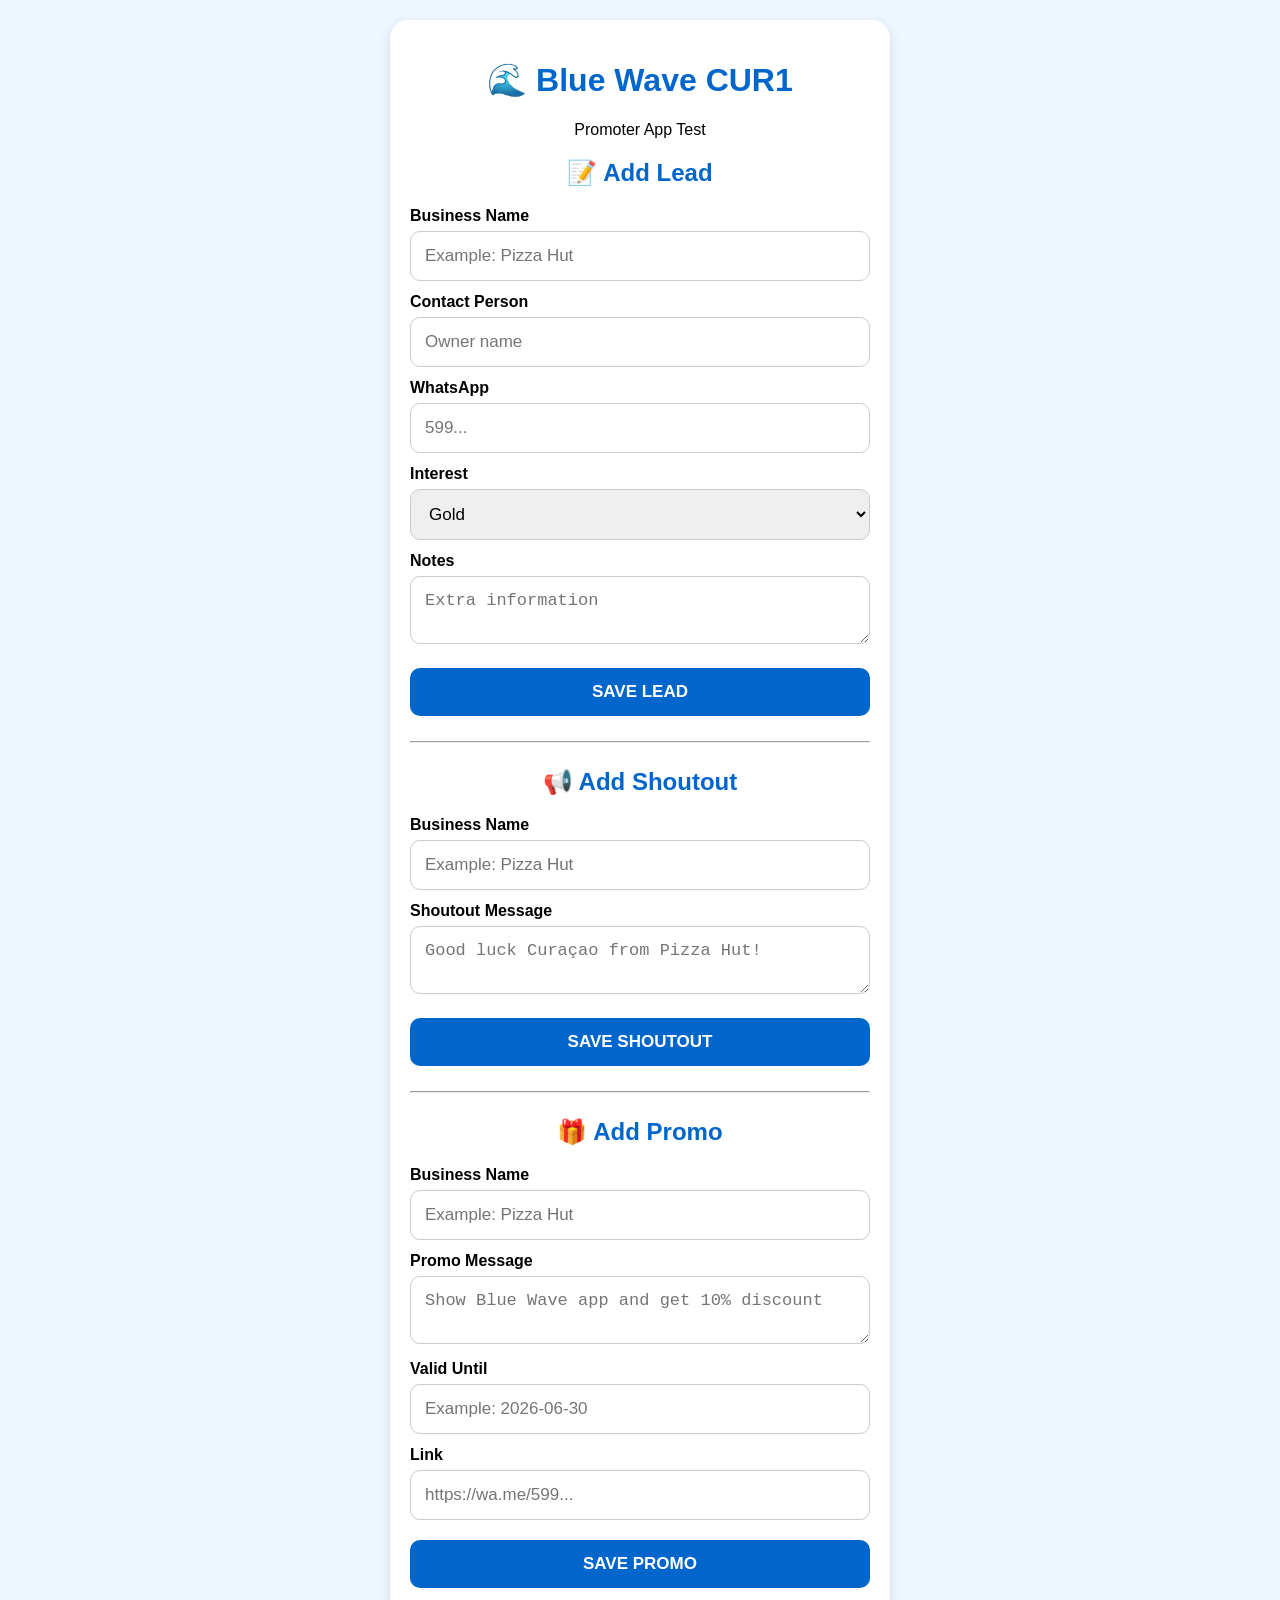
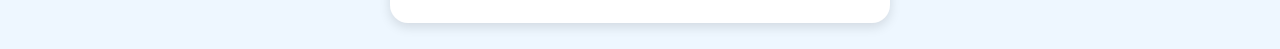
==== promoter.html @ 4f1f371f "Update promoter.html" ====
<!DOCTYPE html>
<html>
<head>
  <meta charset="UTF-8">
  <title>Blue Wave Promoter App</title>
  <meta name="viewport" content="width=device-width, initial-scale=1.0">

  <style>
    body {
      font-family: Arial, sans-serif;
      background: #eef7ff;
      padding: 20px;
      max-width: 500px;
      margin: auto;
    }

    .card {
      background: white;
      padding: 20px;
      border-radius: 18px;
      box-shadow: 0 4px 12px rgba(0,0,0,0.12);
    }

    h1, h2 {
      color: #0066cc;
      text-align: center;
    }

    label {
      font-weight: bold;
      margin-top: 12px;
      display: block;
    }

    input, select, textarea, button {
      width: 100%;
      padding: 14px;
      margin-top: 6px;
      font-size: 17px;
      border-radius: 10px;
      border: 1px solid #ccc;
      box-sizing: border-box;
    }

    button {
      background: #0066cc;
      color: white;
      font-weight: bold;
      margin-top: 20px;
      border: none;
    }

    #status, #shoutStatus, #promoStatus {
      margin-top: 15px;
      text-align: center;
      font-weight: bold;
    }

    hr {
      margin: 25px 0;
    }
  </style>
</head>

<body>

  <div class="card">
    <h1>🌊 Blue Wave CUR1</h1>
    <p style="text-align:center;">Promoter App Test</p>

    <h2>📝 Add Lead</h2>

    <label>Business Name</label>
    <input id="business" placeholder="Example: Pizza Hut">

    <label>Contact Person</label>
    <input id="contactPerson" placeholder="Owner name">

    <label>WhatsApp</label>
    <input id="whatsapp" placeholder="599...">

    <label>Interest</label>
    <select id="interest">
      <option>Gold</option>
      <option>Premium</option>
      <option>Shoutout</option>
    </select>

    <label>Notes</label>
    <textarea id="notes" placeholder="Extra information"></textarea>

    <button onclick="saveLead()">SAVE LEAD</button>

    <div id="status"></div>

    <hr>

    <h2>📢 Add Shoutout</h2>

    <label>Business Name</label>
    <input id="shoutBusiness" placeholder="Example: Pizza Hut">

    <label>Shoutout Message</label>
    <textarea id="shoutMessage" placeholder="Good luck Curaçao from Pizza Hut!"></textarea>

    <button onclick="saveShoutout()">SAVE SHOUTOUT</button>

    <div id="shoutStatus"></div>
<hr>

<h2>🎁 Add Promo</h2>

<label>Business Name</label>
<input id="promoBusiness" placeholder="Example: Pizza Hut">

<label>Promo Message</label>
<textarea id="promoMessage" placeholder="Show Blue Wave app and get 10% discount"></textarea>

<label>Valid Until</label>
<input id="promoValidUntil" placeholder="Example: 2026-06-30">

<label>Link</label>
<input id="promoLink" placeholder="https://wa.me/599...">

<button onclick="savePromo()">SAVE PROMO</button>

<div id="promoStatus"></div>
    
  </div>

<script>
const API_URL = "https://script.google.com/macros/s/AKfycbzuh9dMshkt95gn7BX4oXMKBttAvGN-lYPS_wX0QeQaV5Bt_m_GJ-xLqg9MbEkQpGwe/exec";

function getUnitId() {
  const params = new URLSearchParams(window.location.search);
  return params.get("unit") || "CUR1";
}

async function saveLead() {
  const status = document.getElementById("status");
  status.innerHTML = "Saving...";

  const data = {
    action: "addLead",
    unitId: getUnitId(),
    business: document.getElementById("business").value,
    contactPerson: document.getElementById("contactPerson").value,
    whatsapp: document.getElementById("whatsapp").value,
    interest: document.getElementById("interest").value,
    notes: document.getElementById("notes").value
  };

  try {
    await fetch(API_URL, {
      method: "POST",
      mode: "no-cors",
      headers: { "Content-Type": "application/json" },
      body: JSON.stringify(data)
    });

    status.innerHTML = "✅ Lead sent. Check LEADS sheet.";

    document.getElementById("business").value = "";
    document.getElementById("contactPerson").value = "";
    document.getElementById("whatsapp").value = "";
    document.getElementById("notes").value = "";

  } catch (error) {
    status.innerHTML = "❌ Error. Check connection.";
  }
}

async function saveShoutout() {
  const status = document.getElementById("shoutStatus");
  status.innerHTML = "Saving shoutout...";

  const data = {
    action: "addShoutout",
    unitId: getUnitId(),
    business: document.getElementById("shoutBusiness").value,
    message: document.getElementById("shoutMessage").value
  };
async function savePromo() {
  const status = document.getElementById("promoStatus");
  status.innerHTML = "Saving promo...";

  const data = {
    action: "addPromo",
    unitId: getUnitId(),
    sponsorName: document.getElementById("promoBusiness").value,
    message: document.getElementById("promoMessage").value,
    validUntil: document.getElementById("promoValidUntil").value,
    link: document.getElementById("promoLink").value
  };

  try {
    await fetch(API_URL, {
      method: "POST",
      mode: "no-cors",
      headers: { "Content-Type": "application/json" },
      body: JSON.stringify(data)
    });

    status.innerHTML = "✅ Promo sent. Check PROMOS sheet.";

    document.getElementById("promoBusiness").value = "";
    document.getElementById("promoMessage").value = "";
    document.getElementById("promoValidUntil").value = "";
    document.getElementById("promoLink").value = "";

  } catch (error) {
    status.innerHTML = "❌ Error. Check connection.";
  }
}
  try {
    await fetch(API_URL, {
      method: "POST",
      mode: "no-cors",
      headers: { "Content-Type": "application/json" },
      body: JSON.stringify(data)
    });

    status.innerHTML = "✅ Shoutout sent. Check SHOUTOUTS sheet.";

    document.getElementById("shoutBusiness").value = "";
    document.getElementById("shoutMessage").value = "";

  } catch (error) {
    status.innerHTML = "❌ Error. Check connection.";
  }
}
</script>

</body>
</html>
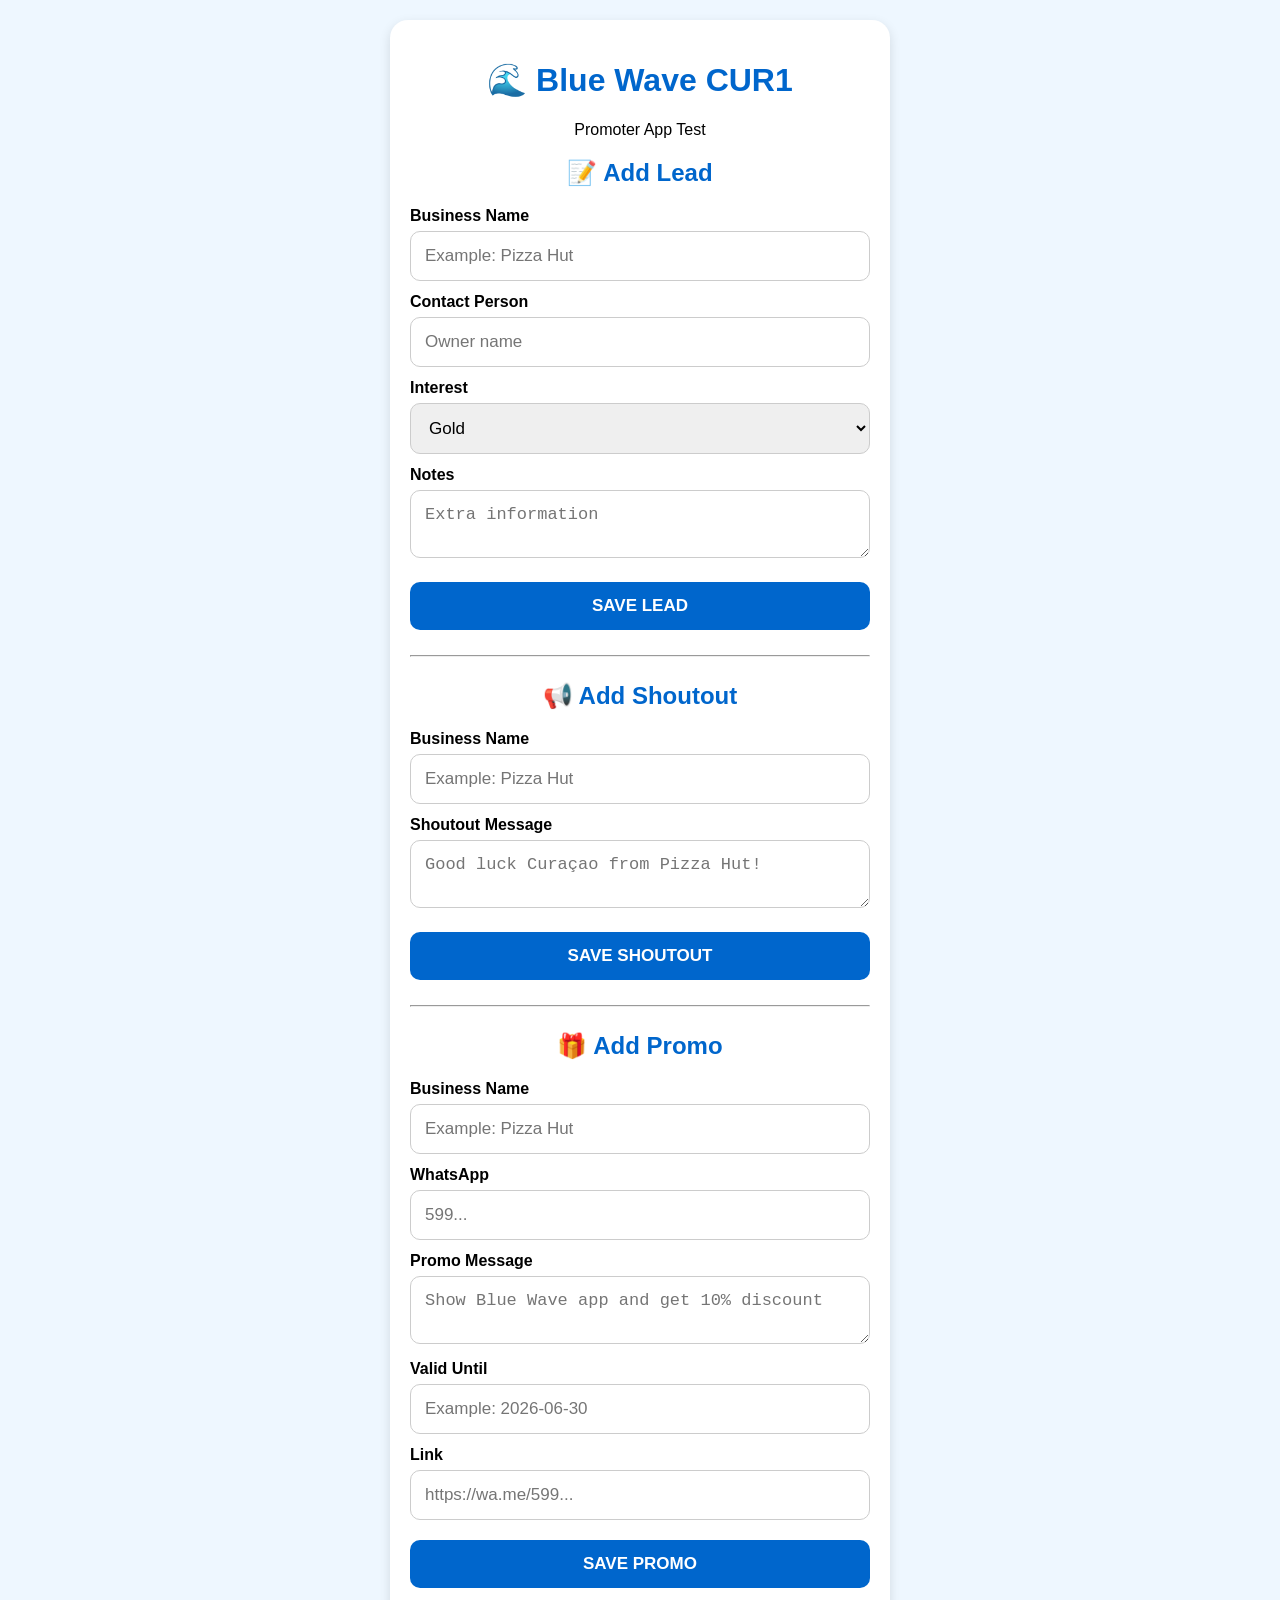
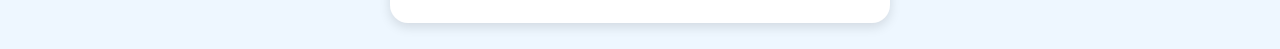
==== commit 97d27312: "Update promoter.html" ====
--- a/promoter.html
+++ b/promoter.html
@@ -2,7 +2,7 @@
 <html>
 <head>
   <meta charset="UTF-8">
-  <title>Blue Wave Promoter App</title>
+  <title>Blue Wave Shoutout Form</title>
   <meta name="viewport" content="width=device-width, initial-scale=1.0">
 
   <style>
@@ -76,8 +76,7 @@
     <label>Contact Person</label>
     <input id="contactPerson" placeholder="Owner name">
 
-    <label>WhatsApp</label>
-    <input id="whatsapp" placeholder="599...">
+
 
     <label>Interest</label>
     <select id="interest">
@@ -112,7 +111,8 @@
 
 <label>Business Name</label>
 <input id="promoBusiness" placeholder="Example: Pizza Hut">
-
+    <label>WhatsApp</label>
+    <input id="whatsapp" placeholder="599...">
 <label>Promo Message</label>
 <textarea id="promoMessage" placeholder="Show Blue Wave app and get 10% discount"></textarea>
 
@@ -188,9 +188,11 @@
     action: "addPromo",
     unitId: getUnitId(),
     sponsorName: document.getElementById("promoBusiness").value,
+    whatsapp: document.getElementById("promoWhatsapp").value,
     message: document.getElementById("promoMessage").value,
     validUntil: document.getElementById("promoValidUntil").value,
-    link: document.getElementById("promoLink").value
+    link: document.getElementById("promoLink").value,
+    promoType: "PROMOTER"
   };
 
   try {
@@ -204,6 +206,7 @@
     status.innerHTML = "✅ Promo sent. Check PROMOS sheet.";
 
     document.getElementById("promoBusiness").value = "";
+    document.getElementById("promoWhatsapp").value = "";
     document.getElementById("promoMessage").value = "";
     document.getElementById("promoValidUntil").value = "";
     document.getElementById("promoLink").value = "";
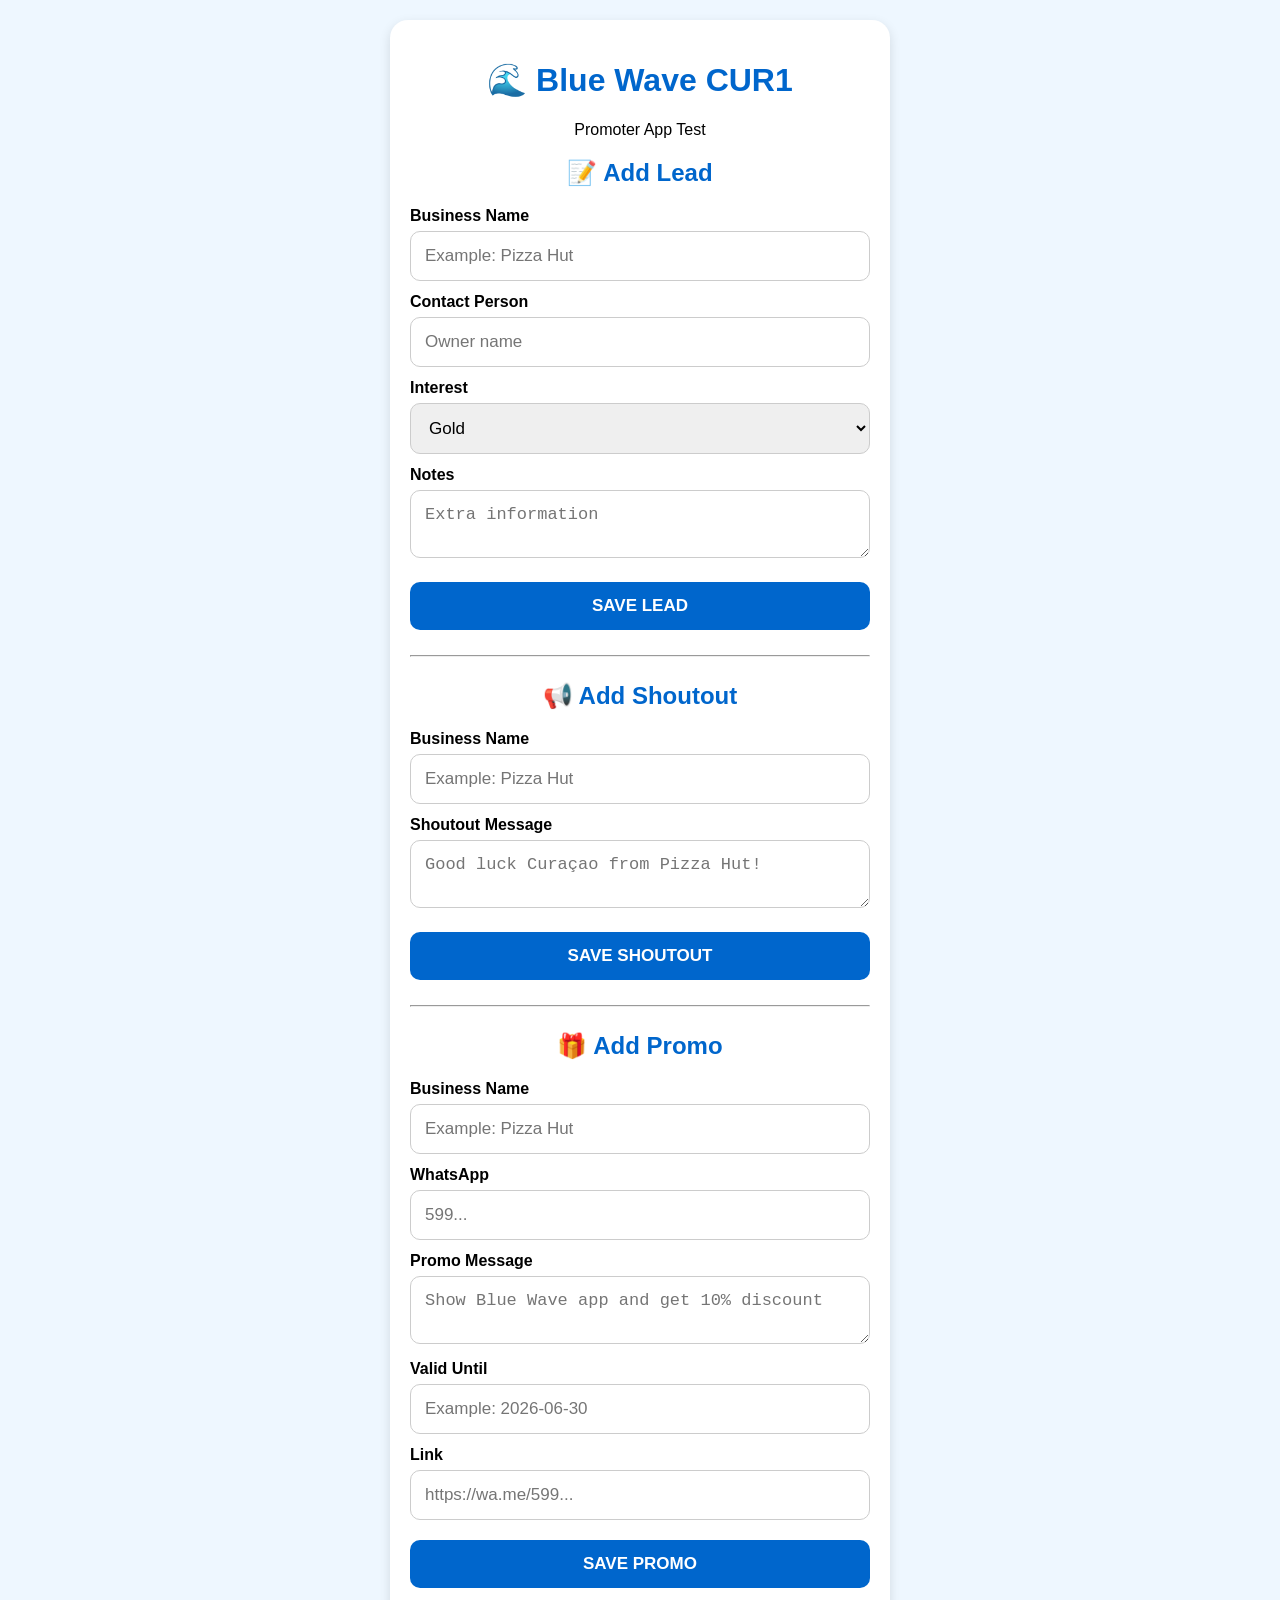
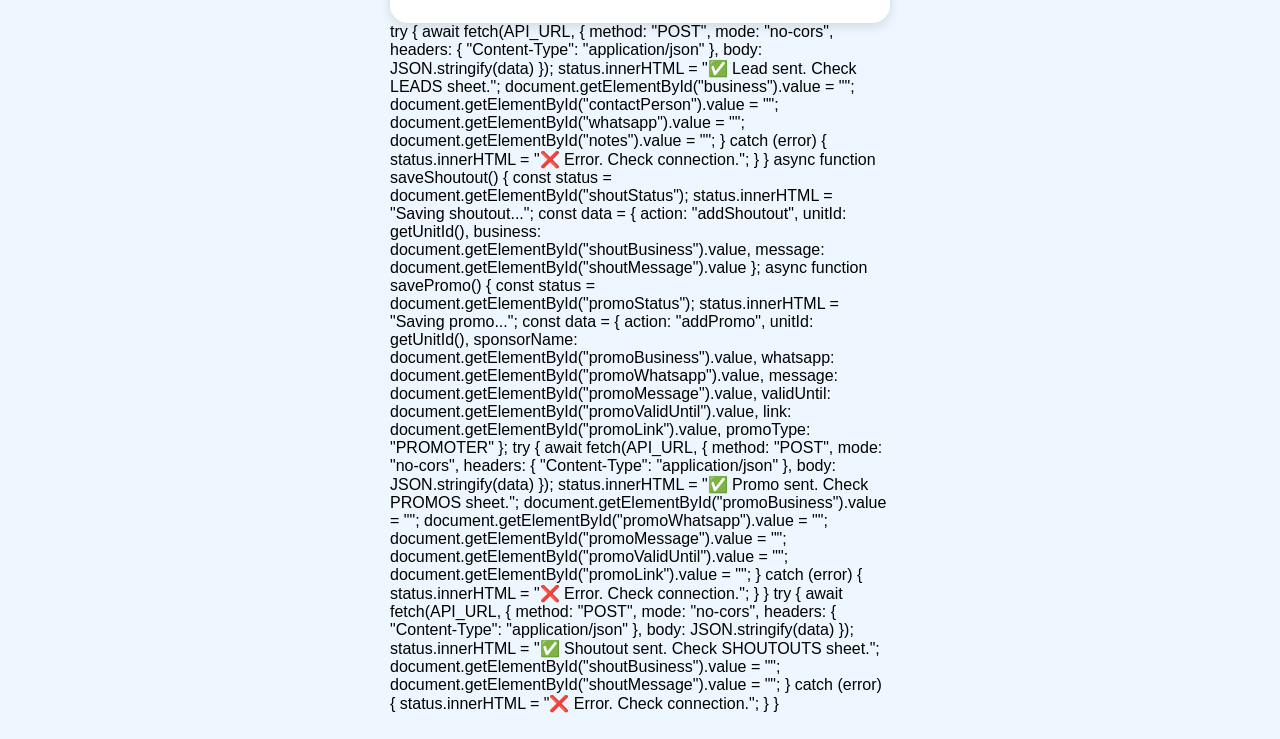
==== commit 1faecb4e: "Update promoter.html" ====
--- a/promoter.html
+++ b/promoter.html
@@ -112,7 +112,7 @@
 <label>Business Name</label>
 <input id="promoBusiness" placeholder="Example: Pizza Hut">
     <label>WhatsApp</label>
-    <input id="whatsapp" placeholder="599...">
+    <input id="promoWhatsapp" placeholder="599...">
 <label>Promo Message</label>
 <textarea id="promoMessage" placeholder="Show Blue Wave app and get 10% discount"></textarea>
 
@@ -150,24 +150,7 @@
     notes: document.getElementById("notes").value
   };
 
-  try {
-    await fetch(API_URL, {
-      method: "POST",
-      mode: "no-cors",
-      headers: { "Content-Type": "application/json" },
-      body: JSON.stringify(data)
-    });
-
-    status.innerHTML = "✅ Lead sent. Check LEADS sheet.";
-
-    document.getElementById("business").value = "";
-    document.getElementById("contactPerson").value = "";
-    document.getElementById("whatsapp").value = "";
-    document.getElementById("notes").value = "";
-
-  } catch (error) {
-    status.innerHTML = "❌ Error. Check connection.";
-  }
+  await sendData(data, status, "✅ Lead sent. Check LEADS sheet.");
 }
 
 async function saveShoutout() {
@@ -178,9 +161,16 @@
     action: "addShoutout",
     unitId: getUnitId(),
     business: document.getElementById("shoutBusiness").value,
-    message: document.getElementById("shoutMessage").value
-  };
+    whatsapp: document.getElementById("shoutWhatsapp") ? document.getElementById("shoutWhatsapp").value : "",
+    message: document.getElementById("shoutMessage").value,
+    type: "PROMOTER"
+  };
+
+  await sendData(data, status, "✅ Shoutout sent. Check SHOUTOUTS sheet.");
+}
+
 async function savePromo() {
+alert("Promo button clicked");
   const status = document.getElementById("promoStatus");
   status.innerHTML = "Saving promo...";
 
@@ -195,6 +185,71 @@
     promoType: "PROMOTER"
   };
 
+  await sendData(data, status, "✅ Promo sent. Check PROMOS sheet.");
+}
+
+async function sendData(data, statusElement, successMessage) {
+  try {
+    await fetch(API_URL, {
+      method: "POST",
+      mode: "no-cors",
+      headers: { "Content-Type": "application/json" },
+      body: JSON.stringify(data)
+    });
+
+    statusElement.innerHTML = successMessage;
+
+  } catch (error) {
+    statusElement.innerHTML = "❌ Error. Check connection.";
+  }
+}
+</script>
+
+  try {
+    await fetch(API_URL, {
+      method: "POST",
+      mode: "no-cors",
+      headers: { "Content-Type": "application/json" },
+      body: JSON.stringify(data)
+    });
+
+    status.innerHTML = "✅ Lead sent. Check LEADS sheet.";
+
+    document.getElementById("business").value = "";
+    document.getElementById("contactPerson").value = "";
+    document.getElementById("whatsapp").value = "";
+    document.getElementById("notes").value = "";
+
+  } catch (error) {
+    status.innerHTML = "❌ Error. Check connection.";
+  }
+}
+
+async function saveShoutout() {
+  const status = document.getElementById("shoutStatus");
+  status.innerHTML = "Saving shoutout...";
+
+  const data = {
+    action: "addShoutout",
+    unitId: getUnitId(),
+    business: document.getElementById("shoutBusiness").value,
+    message: document.getElementById("shoutMessage").value
+  };
+async function savePromo() {
+  const status = document.getElementById("promoStatus");
+  status.innerHTML = "Saving promo...";
+
+  const data = {
+    action: "addPromo",
+    unitId: getUnitId(),
+    sponsorName: document.getElementById("promoBusiness").value,
+    whatsapp: document.getElementById("promoWhatsapp").value,
+    message: document.getElementById("promoMessage").value,
+    validUntil: document.getElementById("promoValidUntil").value,
+    link: document.getElementById("promoLink").value,
+    promoType: "PROMOTER"
+  };
+
   try {
     await fetch(API_URL, {
       method: "POST",
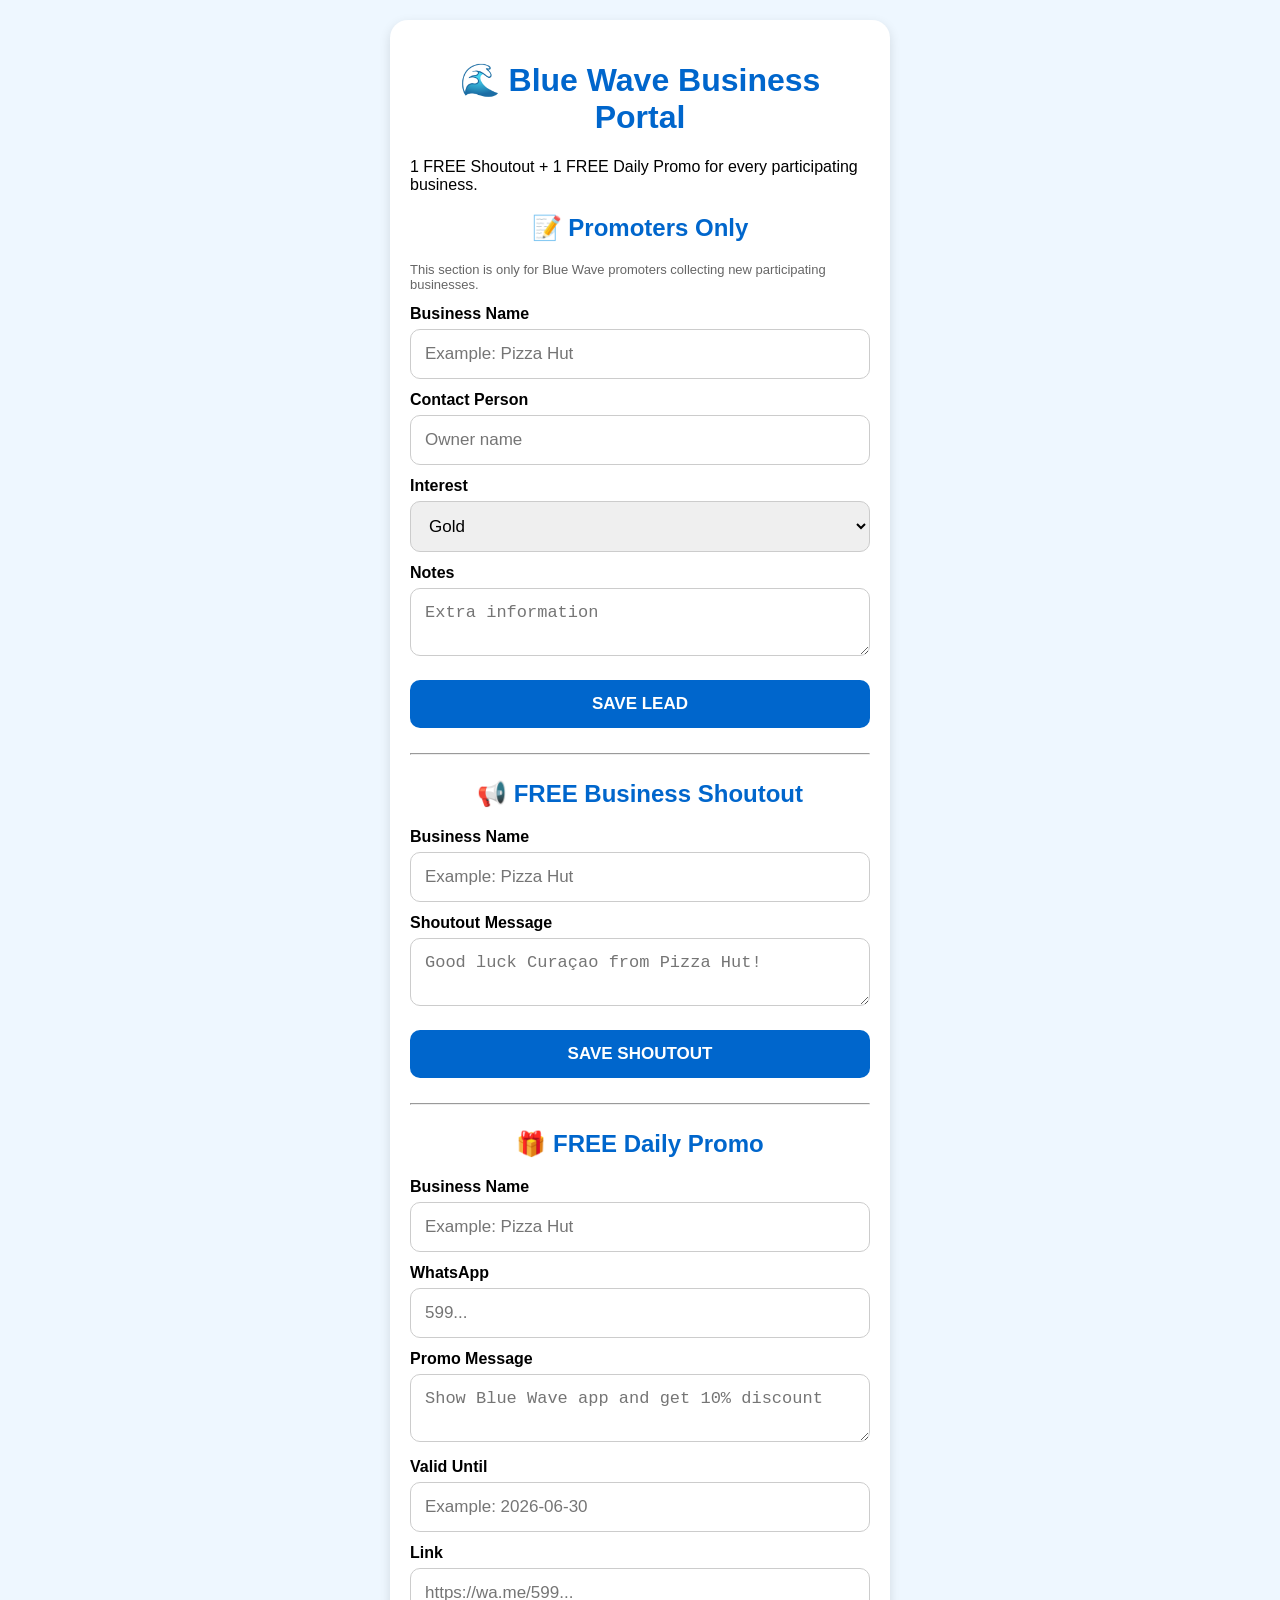
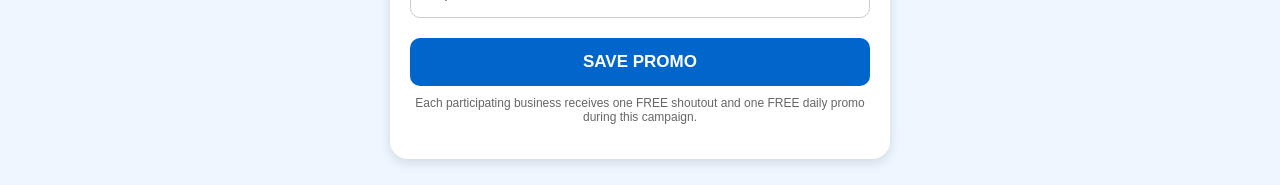
==== commit cd5261d1: "Update promoter.html" ====
--- a/promoter.html
+++ b/promoter.html
@@ -65,11 +65,13 @@
 <body>
 
   <div class="card">
-    <h1>🌊 Blue Wave CUR1</h1>
-    <p style="text-align:center;">Promoter App Test</p>
-
-    <h2>📝 Add Lead</h2>
-
+    <h1>🌊 Blue Wave Business Portal</h1>
+<p>1 FREE Shoutout + 1 FREE Daily Promo for every participating business.</p>
+
+   <h2>📝 Promoters Only</h2>
+<p style="font-size:13px;color:#666;">
+This section is only for Blue Wave promoters collecting new participating businesses.
+</p>
     <label>Business Name</label>
     <input id="business" placeholder="Example: Pizza Hut">
 
@@ -94,7 +96,7 @@
 
     <hr>
 
-    <h2>📢 Add Shoutout</h2>
+    <h2>📢 FREE Business Shoutout</h2>
 
     <label>Business Name</label>
     <input id="shoutBusiness" placeholder="Example: Pizza Hut">
@@ -107,7 +109,7 @@
     <div id="shoutStatus"></div>
 <hr>
 
-<h2>🎁 Add Promo</h2>
+<h2>🎁 FREE Daily Promo</h2>
 
 <label>Business Name</label>
 <input id="promoBusiness" placeholder="Example: Pizza Hut">
@@ -123,11 +125,12 @@
 <input id="promoLink" placeholder="https://wa.me/599...">
 
 <button onclick="savePromo()">SAVE PROMO</button>
-
+<p style="font-size:12px;color:#666;text-align:center;margin-top:10px;">
+Each participating business receives one FREE shoutout and one FREE daily promo during this campaign.
+</p>
 <div id="promoStatus"></div>
     
   </div>
-
 <script>
 const API_URL = "https://script.google.com/macros/s/AKfycbzuh9dMshkt95gn7BX4oXMKBttAvGN-lYPS_wX0QeQaV5Bt_m_GJ-xLqg9MbEkQpGwe/exec";
 
@@ -136,10 +139,25 @@
   return params.get("unit") || "CUR1";
 }
 
+async function postToSheet(data, statusId, successText) {
+  const status = document.getElementById(statusId);
+  status.innerHTML = "Saving...";
+
+  try {
+    await fetch(API_URL, {
+      method: "POST",
+      mode: "no-cors",
+      headers: { "Content-Type": "application/json" },
+      body: JSON.stringify(data)
+    });
+
+    status.innerHTML = successText;
+  } catch (error) {
+    status.innerHTML = "❌ Error. Check connection.";
+  }
+}
+
 async function saveLead() {
-  const status = document.getElementById("status");
-  status.innerHTML = "Saving...";
-
   const data = {
     action: "addLead",
     unitId: getUnitId(),
@@ -150,13 +168,10 @@
     notes: document.getElementById("notes").value
   };
 
-  await sendData(data, status, "✅ Lead sent. Check LEADS sheet.");
+  await postToSheet(data, "status", "✅ Lead sent. Check LEADS sheet.");
 }
 
 async function saveShoutout() {
-  const status = document.getElementById("shoutStatus");
-  status.innerHTML = "Saving shoutout...";
-
   const data = {
     action: "addShoutout",
     unitId: getUnitId(),
@@ -166,14 +181,10 @@
     type: "PROMOTER"
   };
 
-  await sendData(data, status, "✅ Shoutout sent. Check SHOUTOUTS sheet.");
+  await postToSheet(data, "shoutStatus", "✅ Shoutout sent. Check SHOUTOUTS sheet.");
 }
 
 async function savePromo() {
-alert("Promo button clicked");
-  const status = document.getElementById("promoStatus");
-  status.innerHTML = "Saving promo...";
-
   const data = {
     action: "addPromo",
     unitId: getUnitId(),
@@ -185,109 +196,16 @@
     promoType: "PROMOTER"
   };
 
-  await sendData(data, status, "✅ Promo sent. Check PROMOS sheet.");
-}
-
-async function sendData(data, statusElement, successMessage) {
-  try {
-    await fetch(API_URL, {
-      method: "POST",
-      mode: "no-cors",
-      headers: { "Content-Type": "application/json" },
-      body: JSON.stringify(data)
-    });
-
-    statusElement.innerHTML = successMessage;
-
-  } catch (error) {
-    statusElement.innerHTML = "❌ Error. Check connection.";
-  }
+  await postToSheet(data, "promoStatus", "✅ Promo sent. Check PROMOS sheet.");
 }
 </script>
 
-  try {
-    await fetch(API_URL, {
-      method: "POST",
-      mode: "no-cors",
-      headers: { "Content-Type": "application/json" },
-      body: JSON.stringify(data)
-    });
-
-    status.innerHTML = "✅ Lead sent. Check LEADS sheet.";
-
-    document.getElementById("business").value = "";
-    document.getElementById("contactPerson").value = "";
-    document.getElementById("whatsapp").value = "";
-    document.getElementById("notes").value = "";
-
-  } catch (error) {
-    status.innerHTML = "❌ Error. Check connection.";
-  }
-}
-
-async function saveShoutout() {
-  const status = document.getElementById("shoutStatus");
-  status.innerHTML = "Saving shoutout...";
-
-  const data = {
-    action: "addShoutout",
-    unitId: getUnitId(),
-    business: document.getElementById("shoutBusiness").value,
-    message: document.getElementById("shoutMessage").value
-  };
-async function savePromo() {
-  const status = document.getElementById("promoStatus");
-  status.innerHTML = "Saving promo...";
-
-  const data = {
-    action: "addPromo",
-    unitId: getUnitId(),
-    sponsorName: document.getElementById("promoBusiness").value,
-    whatsapp: document.getElementById("promoWhatsapp").value,
-    message: document.getElementById("promoMessage").value,
-    validUntil: document.getElementById("promoValidUntil").value,
-    link: document.getElementById("promoLink").value,
-    promoType: "PROMOTER"
-  };
-
-  try {
-    await fetch(API_URL, {
-      method: "POST",
-      mode: "no-cors",
-      headers: { "Content-Type": "application/json" },
-      body: JSON.stringify(data)
-    });
-
-    status.innerHTML = "✅ Promo sent. Check PROMOS sheet.";
-
-    document.getElementById("promoBusiness").value = "";
-    document.getElementById("promoWhatsapp").value = "";
-    document.getElementById("promoMessage").value = "";
-    document.getElementById("promoValidUntil").value = "";
-    document.getElementById("promoLink").value = "";
-
-  } catch (error) {
-    status.innerHTML = "❌ Error. Check connection.";
-  }
-}
-  try {
-    await fetch(API_URL, {
-      method: "POST",
-      mode: "no-cors",
-      headers: { "Content-Type": "application/json" },
-      body: JSON.stringify(data)
-    });
-
-    status.innerHTML = "✅ Shoutout sent. Check SHOUTOUTS sheet.";
-
-    document.getElementById("shoutBusiness").value = "";
-    document.getElementById("shoutMessage").value = "";
-
-  } catch (error) {
-    status.innerHTML = "❌ Error. Check connection.";
-  }
-}
-</script>
-
-</body>
-</html>
+
+
+
+
+
+
+
+
+  
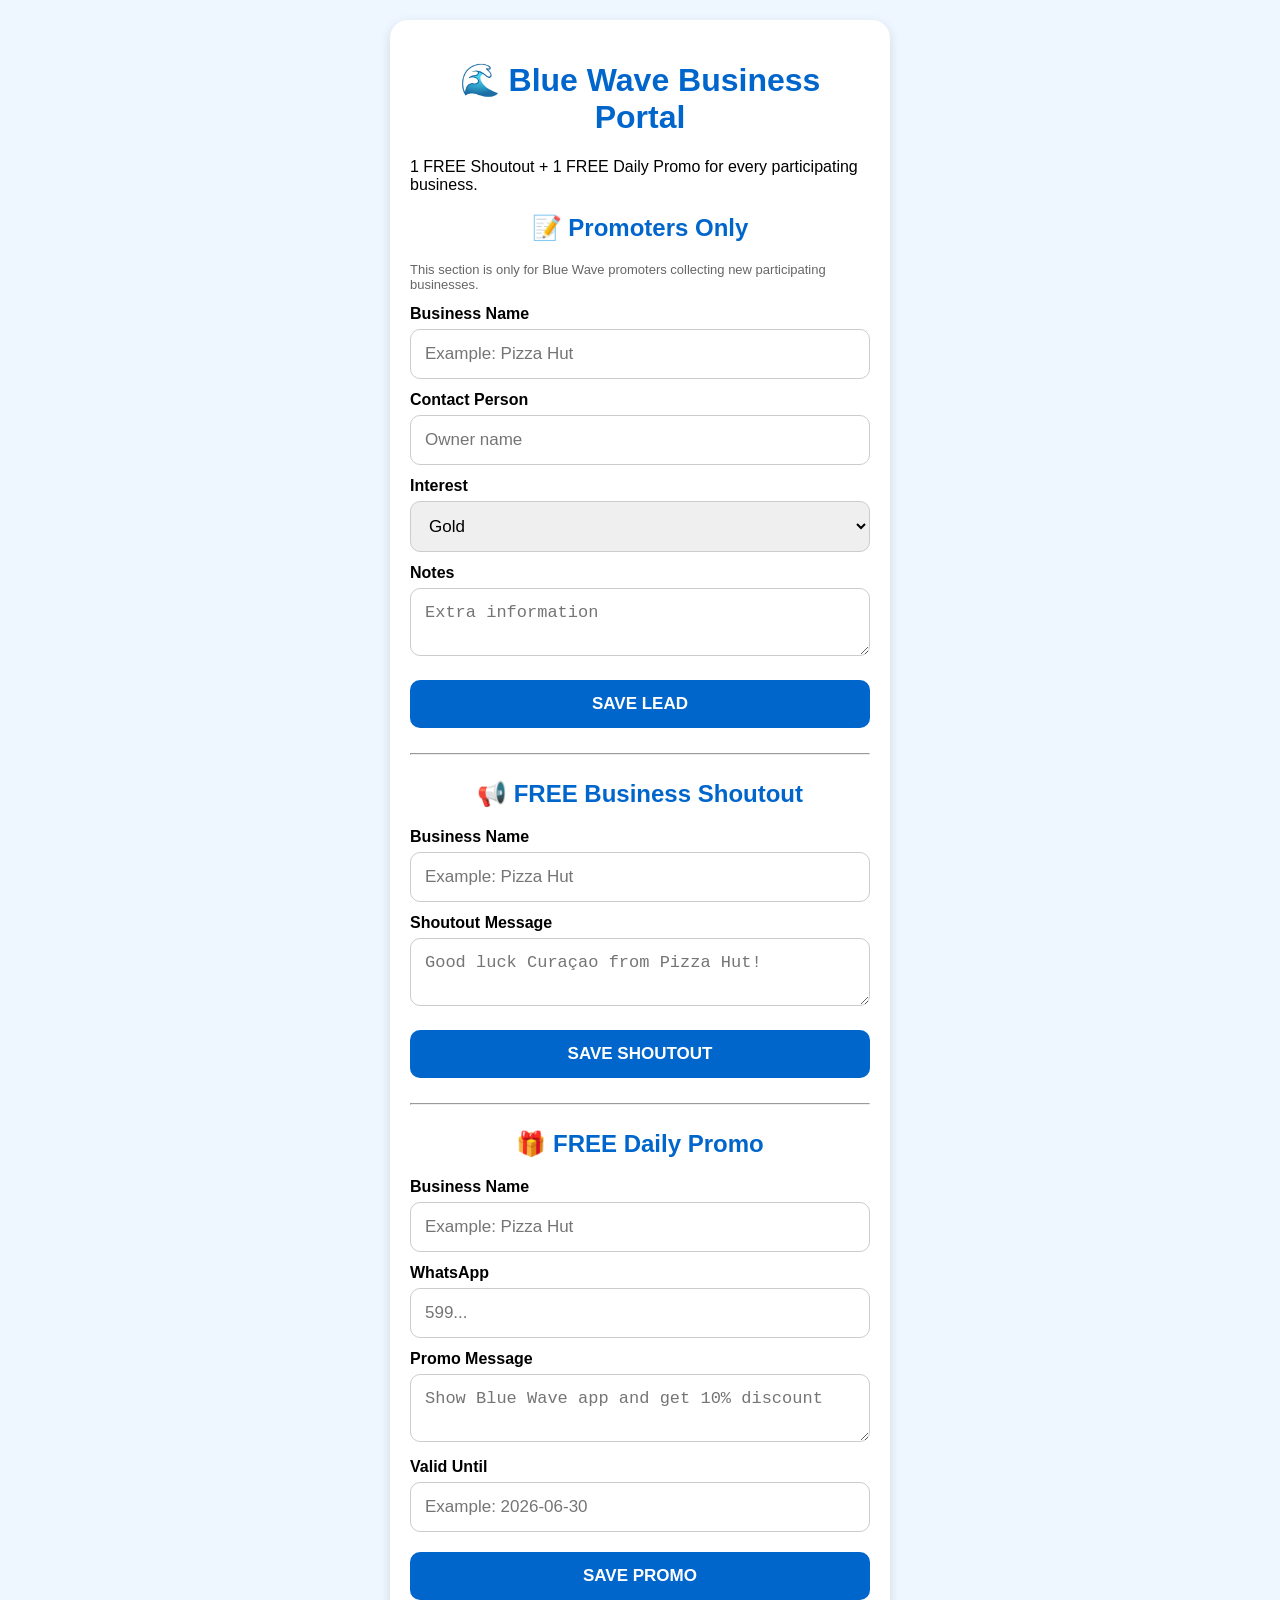
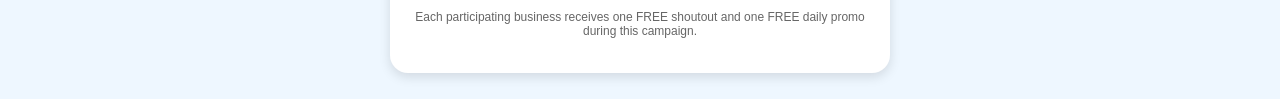
==== commit 75b21779: "Update promoter.html" ====
--- a/promoter.html
+++ b/promoter.html
@@ -121,8 +121,7 @@
 <label>Valid Until</label>
 <input id="promoValidUntil" placeholder="Example: 2026-06-30">
 
-<label>Link</label>
-<input id="promoLink" placeholder="https://wa.me/599...">
+
 
 <button onclick="savePromo()">SAVE PROMO</button>
 <p style="font-size:12px;color:#666;text-align:center;margin-top:10px;">
@@ -185,6 +184,7 @@
 }
 
 async function savePromo() {
+  alert("SAVE PROMO clicked");
   const data = {
     action: "addPromo",
     unitId: getUnitId(),
@@ -192,7 +192,13 @@
     whatsapp: document.getElementById("promoWhatsapp").value,
     message: document.getElementById("promoMessage").value,
     validUntil: document.getElementById("promoValidUntil").value,
-    link: document.getElementById("promoLink").value,
+    link:
+  "https://wa.me/59995120536?text=" +
+  encodeURIComponent(
+    "Hi, I would like more information about " +
+    document.getElementById("promoBusiness").value +
+    "."
+  ),
     promoType: "PROMOTER"
   };
 
